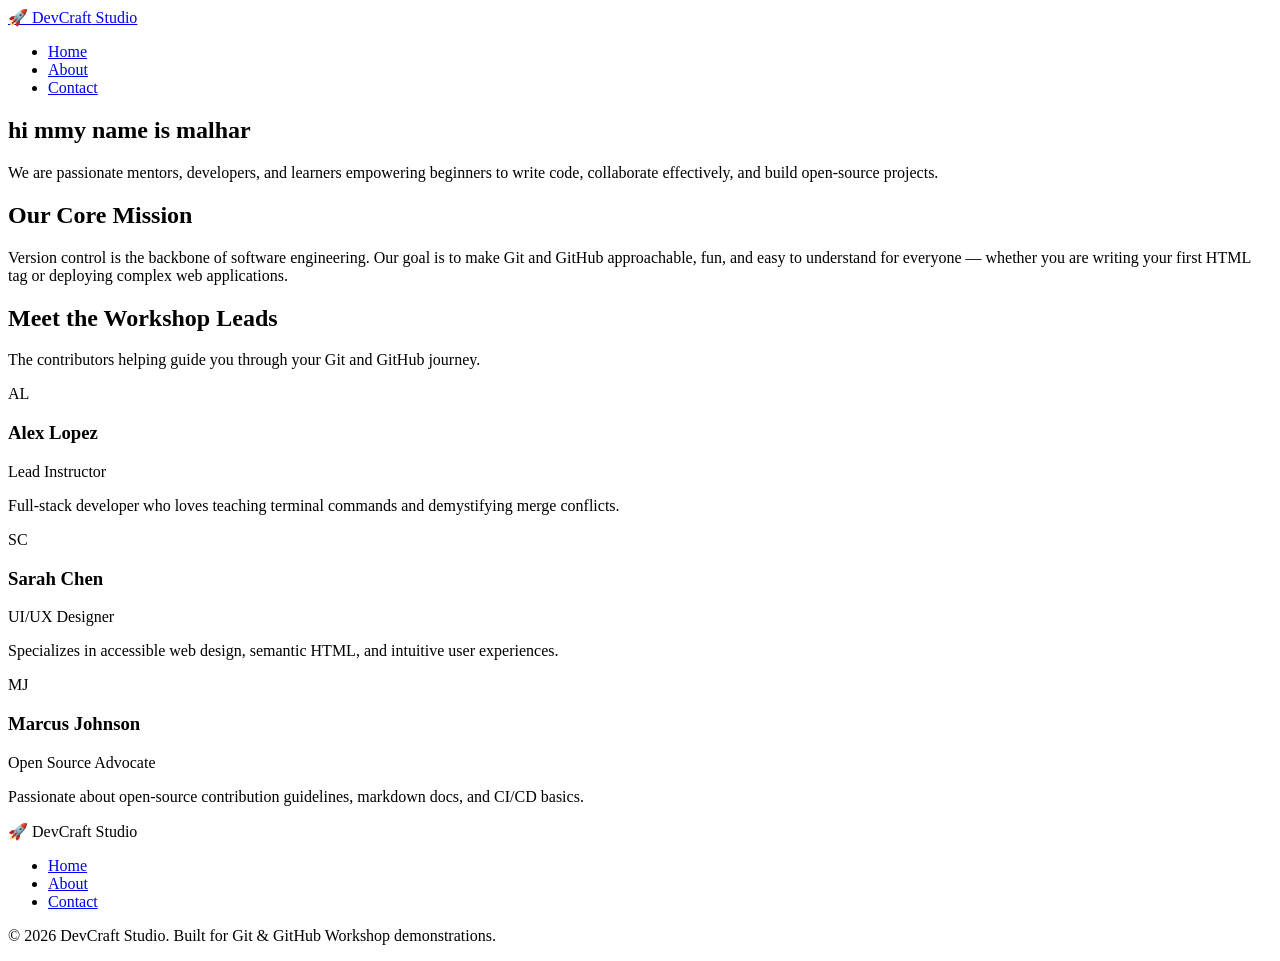
==== about.html @ 02ba2550 "abcd" ====
<!DOCTYPE html>
<html lang="en">

<head>
  <meta charset="UTF-8">
  <meta name="viewport" content="width=device-width, initial-scale=1.0">
  <meta name="description" content="Learn about our team and mission at DevCraft Studio.">
  <title>DevCraft Studio | About Us</title>
  <link rel="stylesheet" href="style.css">
</head>

<body>

  <!-- Header & Navigation -->
  <header class="site-header">
    <div class="container navbar">
      <a href="index.html" class="logo">🚀 <span>DevCraft</span> Studio</a>

      <nav aria-label="Main Navigation">
        <ul class="nav-links">
          <li><a href="index.html">Home</a></li>
          <li><a href="about.html" class="active">About</a></li>
          <li><a href="contact.html">Contact</a></li>
        </ul>
      </nav>
    </div>
  </header>

  <!-- Page Introduction -->
  <main>
    <section class="page-intro">
      <div class="container">
        <h1>hi mmy name is malhar </h1>
        <p>
          We are passionate mentors, developers, and learners empowering beginners to write code,
          collaborate effectively, and build open-source projects.
        </p>
      </div>
    </section>

    <!-- Mission & Team Section -->
    <section class="section">
      <div class="container">
        <article class="mission-box">
          <h2>Our Core Mission</h2>
          <p>
            Version control is the backbone of software engineering. Our goal is to make Git and GitHub
            approachable, fun, and easy to understand for everyone — whether you are writing your first
            HTML tag or deploying complex web applications.
          </p>
        </article>

        <div class="section-header">
          <h2>Meet the Workshop Leads</h2>
          <p>The contributors helping guide you through your Git and GitHub journey.</p>
        </div>

        <div class="grid-3">
          <article class="team-card">
            <div class="avatar-badge">AL</div>
            <h3>Alex Lopez</h3>
            <p class="team-role">Lead Instructor</p>
            <p>Full-stack developer who loves teaching terminal commands and demystifying merge conflicts.</p>
          </article>

          <article class="team-card">
            <div class="avatar-badge">SC</div>
            <h3>Sarah Chen</h3>
            <p class="team-role">UI/UX Designer</p>
            <p>Specializes in accessible web design, semantic HTML, and intuitive user experiences.</p>
          </article>

          <article class="team-card">
            <div class="avatar-badge">MJ</div>
            <h3>Marcus Johnson</h3>
            <p class="team-role">Open Source Advocate</p>
            <p>Passionate about open-source contribution guidelines, markdown docs, and CI/CD basics.</p>
          </article>
        </div>
      </div>
    </section>
  </main>

  <!-- Footer -->
  <footer class="site-footer">
    <div class="container">
      <div class="footer-content">
        <div class="footer-brand">🚀 DevCraft Studio</div>
        <ul class="footer-links">
          <li><a href="index.html">Home</a></li>
          <li><a href="about.html">About</a></li>
          <li><a href="contact.html">Contact</a></li>
        </ul>
      </div>
      <p class="footer-note">
        &copy; 2026 DevCraft Studio. Built for Git & GitHub Workshop demonstrations.
      </p>
    </div>
  </footer>

</body>

</html>
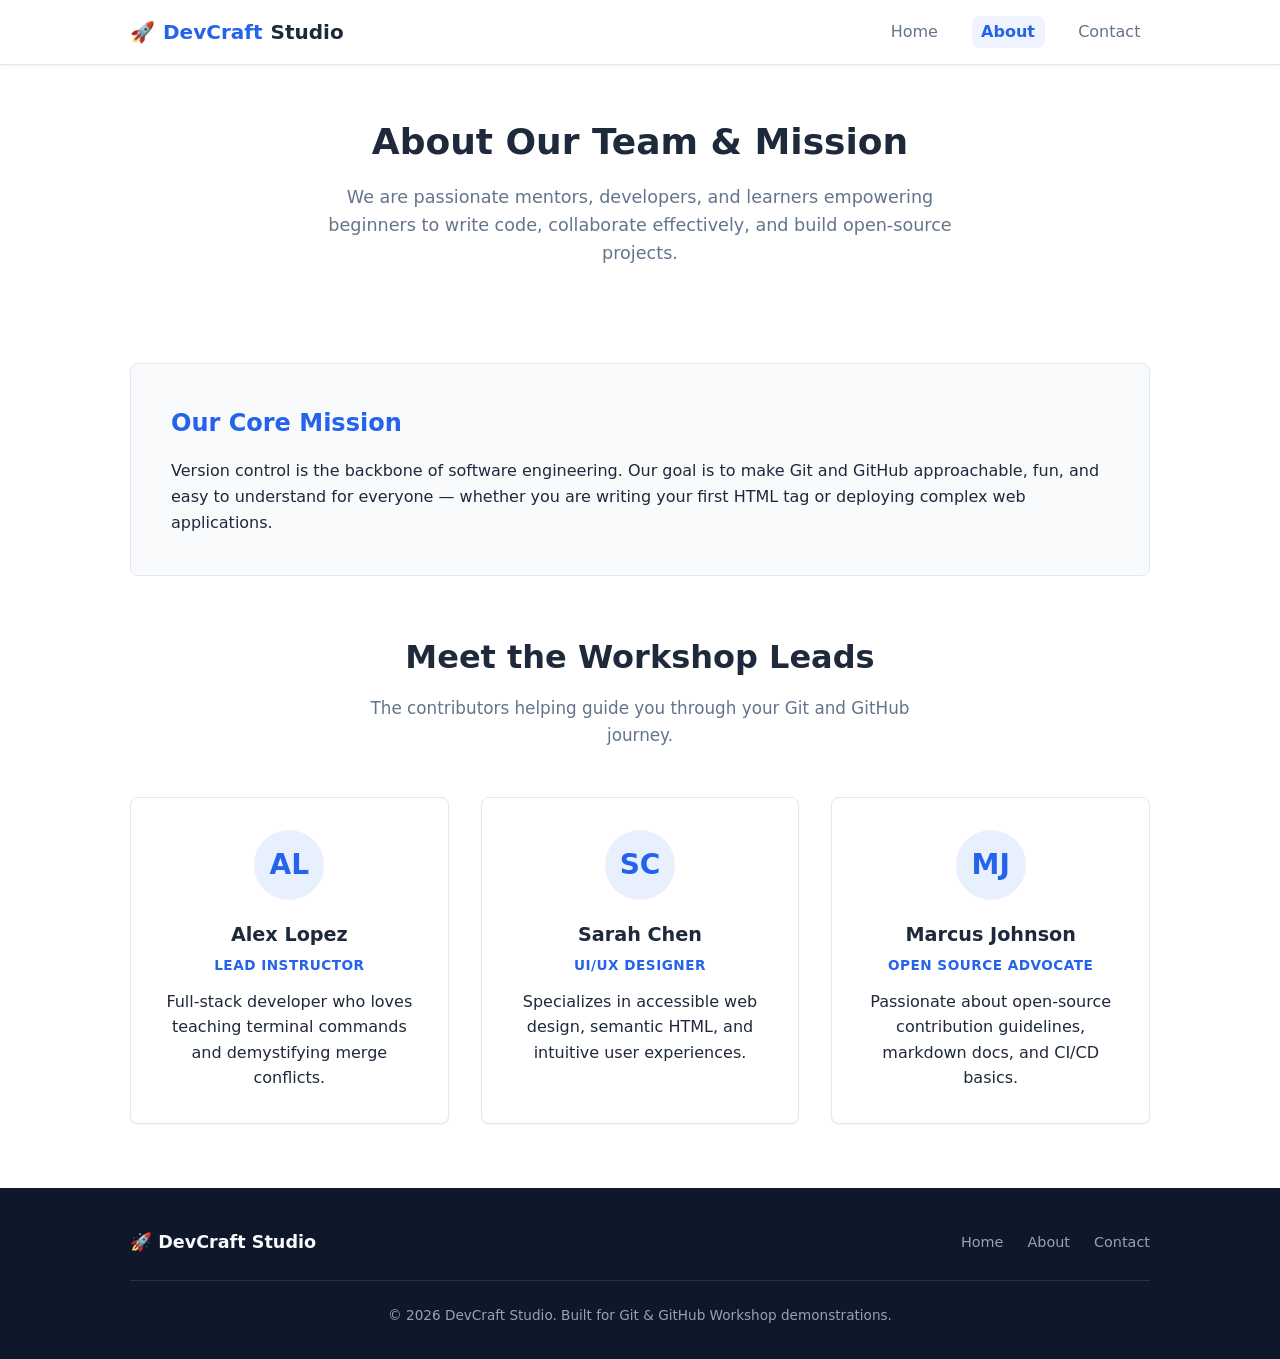
==== commit 6cbb779e: "feat: initial commit - starter workshop website" ====
--- a/about.html
+++ b/about.html
@@ -30,7 +30,7 @@
   <main>
     <section class="page-intro">
       <div class="container">
-        <h1>hi mmy name is malhar </h1>
+        <h1>About Our Team & Mission</h1>
         <p>
           We are passionate mentors, developers, and learners empowering beginners to write code,
           collaborate effectively, and build open-source projects.
--- a/style.css
+++ b/style.css
@@ -0,0 +1,493 @@
+/* ==========================================================================
+   Main Stylesheet
+   ========================================================================== */
+
+/* 1. Theme Variables */
+:root {
+  --primary-color: #2563eb;
+  --primary-hover: #1d4ed8;
+  --secondary-color: #0ea5e9;
+  --text-color: #1e293b;
+  --text-muted: #64748b;
+  --bg-color: #ffffff;
+  --bg-alt: #f8fafc;
+  --card-bg: #ffffff;
+  --border-color: #e2e8f0;
+  --footer-bg: #0f172a;
+  --footer-text: #94a3b8;
+  --footer-text-light: #f8fafc;
+  --font-family: 'Segoe UI', system-ui, -apple-system, Roboto, Helvetica, Arial, sans-serif;
+  --container-max-width: 1020px;
+  --radius: 8px;
+  --transition: all 0.2s ease-in-out;
+  --shadow-sm: 0 1px 2px 0 rgba(0, 0, 0, 0.05);
+  --shadow-md: 0 4px 6px -1px rgba(0, 0, 0, 0.08), 0 2px 4px -2px rgba(0, 0, 0, 0.04);
+}
+
+/* --------------------------------------------------------------------------
+   2. RESET & GLOBAL STYLES
+   -------------------------------------------------------------------------- */
+* {
+  margin: 0;
+  padding: 0;
+  box-sizing: border-box;
+}
+
+body {
+  font-family: var(--font-family);
+  color: var(--text-color);
+  background-color: var(--bg-color);
+  line-height: 1.6;
+  min-height: 100vh;
+  display: flex;
+  flex-direction: column;
+}
+
+a {
+  color: var(--primary-color);
+  text-decoration: none;
+  transition: var(--transition);
+}
+
+a:hover {
+  color: var(--primary-hover);
+}
+
+.container {
+  width: 90%;
+  max-width: var(--container-max-width);
+  margin: 0 auto;
+}
+
+/* --------------------------------------------------------------------------
+   3. HEADER & NAVIGATION
+   -------------------------------------------------------------------------- */
+.site-header {
+  background-color: var(--bg-color);
+  border-bottom: 1px solid var(--border-color);
+  position: sticky;
+  top: 0;
+  z-index: 100;
+  box-shadow: var(--shadow-sm);
+}
+
+.navbar {
+  display: flex;
+  justify-content: space-between;
+  align-items: center;
+  padding: 1rem 0;
+}
+
+.logo {
+  font-size: 1.25rem;
+  font-weight: 700;
+  color: var(--text-color);
+  display: flex;
+  align-items: center;
+  gap: 0.5rem;
+}
+
+.logo span {
+  color: var(--primary-color);
+}
+
+.nav-links {
+  list-style: none;
+  display: flex;
+  gap: 1.5rem;
+  align-items: center;
+}
+
+.nav-links a {
+  font-weight: 500;
+  color: var(--text-muted);
+  padding: 0.4rem 0.6rem;
+  border-radius: var(--radius);
+  transition: var(--transition);
+}
+
+.nav-links a:hover {
+  color: var(--primary-color);
+  background-color: var(--bg-alt);
+}
+
+/* Active navigation state for the current page */
+.nav-links a.active {
+  color: var(--primary-color);
+  font-weight: 600;
+  background-color: rgba(37, 99, 235, 0.08);
+}
+
+/* --------------------------------------------------------------------------
+   4. BUTTONS
+   -------------------------------------------------------------------------- */
+.btn {
+  display: inline-block;
+  font-weight: 600;
+  padding: 0.75rem 1.5rem;
+  border-radius: var(--radius);
+  cursor: pointer;
+  border: none;
+  text-align: center;
+  font-size: 1rem;
+  transition: var(--transition);
+}
+
+.btn-primary {
+  background-color: var(--primary-color);
+  color: #ffffff;
+}
+
+.btn-primary:hover {
+  background-color: var(--primary-hover);
+  color: #ffffff;
+  transform: translateY(-1px);
+}
+
+.btn-secondary {
+  background-color: transparent;
+  color: var(--primary-color);
+  border: 2px solid var(--primary-color);
+}
+
+.btn-secondary:hover {
+  background-color: var(--primary-color);
+  color: #ffffff;
+}
+
+/* --------------------------------------------------------------------------
+   5. HERO SECTION (HOME PAGE)
+   -------------------------------------------------------------------------- */
+.hero {
+  background: linear-gradient(180deg, var(--bg-alt) 0%, var(--bg-color) 100%);
+  padding: 4.5rem 0 3.5rem;
+  text-align: center;
+  border-bottom: 1px solid var(--border-color);
+}
+
+.hero-content {
+  max-width: 700px;
+  margin: 0 auto;
+}
+
+.hero-tag {
+  display: inline-block;
+  background-color: rgba(37, 99, 235, 0.1);
+  color: var(--primary-color);
+  font-weight: 600;
+  font-size: 0.85rem;
+  padding: 0.3rem 0.8rem;
+  border-radius: 999px;
+  margin-bottom: 1rem;
+  text-transform: uppercase;
+  letter-spacing: 0.5px;
+}
+
+.hero h1 {
+  font-size: 2.5rem;
+  line-height: 1.2;
+  margin-bottom: 1.25rem;
+  color: var(--text-color);
+}
+
+.hero p {
+  font-size: 1.15rem;
+  color: var(--text-muted);
+  margin-bottom: 2rem;
+}
+
+.hero-actions {
+  display: flex;
+  justify-content: center;
+  gap: 1rem;
+  flex-wrap: wrap;
+}
+
+/* --------------------------------------------------------------------------
+   6. SECTIONS & GRIDS
+   -------------------------------------------------------------------------- */
+.section {
+  padding: 4rem 0;
+}
+
+.section-alt {
+  background-color: var(--bg-alt);
+}
+
+.section-header {
+  text-align: center;
+  margin-bottom: 3rem;
+  max-width: 600px;
+  margin-left: auto;
+  margin-right: auto;
+}
+
+.section-header h2 {
+  font-size: 2rem;
+  margin-bottom: 0.75rem;
+  color: var(--text-color);
+}
+
+.section-header p {
+  color: var(--text-muted);
+  font-size: 1.05rem;
+}
+
+/* Three-column card grid */
+.grid-3 {
+  display: grid;
+  grid-template-columns: repeat(auto-fit, minmax(280px, 1fr));
+  gap: 2rem;
+}
+
+/* Card components */
+.card {
+  background-color: var(--card-bg);
+  border: 1px solid var(--border-color);
+  border-radius: var(--radius);
+  padding: 2rem;
+  box-shadow: var(--shadow-sm);
+  transition: var(--transition);
+}
+
+.card:hover {
+  transform: translateY(-4px);
+  box-shadow: var(--shadow-md);
+  border-color: rgba(37, 99, 235, 0.3);
+}
+
+.card-icon {
+  font-size: 2.2rem;
+  margin-bottom: 1rem;
+}
+
+.card h3 {
+  font-size: 1.25rem;
+  margin-bottom: 0.5rem;
+  color: var(--text-color);
+}
+
+.card p {
+  color: var(--text-muted);
+  font-size: 0.95rem;
+}
+
+/* --------------------------------------------------------------------------
+   7. ABOUT PAGE STYLES
+   -------------------------------------------------------------------------- */
+.page-intro {
+  padding: 3rem 0 2rem;
+  text-align: center;
+}
+
+.page-intro h1 {
+  font-size: 2.25rem;
+  margin-bottom: 0.75rem;
+}
+
+.page-intro p {
+  font-size: 1.1rem;
+  color: var(--text-muted);
+  max-width: 650px;
+  margin: 0 auto;
+}
+
+.mission-box {
+  background-color: var(--bg-alt);
+  border: 1px solid var(--border-color);
+  border-radius: var(--radius);
+  padding: 2.5rem;
+  margin-bottom: 3.5rem;
+  display: flex;
+  flex-direction: column;
+  gap: 1rem;
+}
+
+.mission-box h2 {
+  font-size: 1.5rem;
+  color: var(--primary-color);
+}
+
+.team-card {
+  text-align: center;
+  background-color: var(--card-bg);
+  border: 1px solid var(--border-color);
+  border-radius: var(--radius);
+  padding: 2rem;
+  box-shadow: var(--shadow-sm);
+}
+
+.avatar-badge {
+  width: 70px;
+  height: 70px;
+  background-color: rgba(37, 99, 235, 0.1);
+  color: var(--primary-color);
+  border-radius: 50%;
+  display: flex;
+  align-items: center;
+  justify-content: center;
+  font-size: 1.75rem;
+  font-weight: 700;
+  margin: 0 auto 1.25rem;
+}
+
+.team-card h3 {
+  font-size: 1.2rem;
+  margin-bottom: 0.25rem;
+}
+
+.team-role {
+  color: var(--primary-color);
+  font-size: 0.85rem;
+  font-weight: 600;
+  text-transform: uppercase;
+  letter-spacing: 0.5px;
+  margin-bottom: 0.75rem;
+}
+
+/* --------------------------------------------------------------------------
+   8. CONTACT PAGE STYLES
+   -------------------------------------------------------------------------- */
+.contact-layout {
+  display: grid;
+  grid-template-columns: 1fr 1.5fr;
+  gap: 3rem;
+  margin-top: 1rem;
+}
+
+.contact-info {
+  display: flex;
+  flex-direction: column;
+  gap: 1.5rem;
+}
+
+.info-item {
+  background-color: var(--bg-alt);
+  border: 1px solid var(--border-color);
+  border-radius: var(--radius);
+  padding: 1.25rem;
+}
+
+.info-item h3 {
+  font-size: 1rem;
+  color: var(--primary-color);
+  margin-bottom: 0.25rem;
+}
+
+.info-item p {
+  color: var(--text-muted);
+  font-size: 0.95rem;
+}
+
+.contact-form-wrapper {
+  background-color: var(--card-bg);
+  border: 1px solid var(--border-color);
+  border-radius: var(--radius);
+  padding: 2.25rem;
+  box-shadow: var(--shadow-sm);
+}
+
+.form-group {
+  margin-bottom: 1.25rem;
+}
+
+.form-group label {
+  display: block;
+  font-size: 0.9rem;
+  font-weight: 600;
+  margin-bottom: 0.5rem;
+  color: var(--text-color);
+}
+
+.form-control {
+  width: 100%;
+  padding: 0.75rem;
+  border: 1px solid var(--border-color);
+  border-radius: var(--radius);
+  font-family: inherit;
+  font-size: 0.95rem;
+  color: var(--text-color);
+  background-color: #ffffff;
+  transition: var(--transition);
+}
+
+.form-control:focus {
+  outline: none;
+  border-color: var(--primary-color);
+  box-shadow: 0 0 0 3px rgba(37, 99, 235, 0.15);
+}
+
+textarea.form-control {
+  resize: vertical;
+}
+
+/* --------------------------------------------------------------------------
+   9. FOOTER
+   -------------------------------------------------------------------------- */
+.site-footer {
+  margin-top: auto;
+  background-color: var(--footer-bg);
+  color: var(--footer-text);
+  padding: 2.5rem 0 2rem;
+  font-size: 0.9rem;
+}
+
+.footer-content {
+  display: flex;
+  justify-content: space-between;
+  align-items: center;
+  flex-wrap: wrap;
+  gap: 1.5rem;
+  border-bottom: 1px solid rgba(255, 255, 255, 0.1);
+  padding-bottom: 1.5rem;
+  margin-bottom: 1.5rem;
+}
+
+.footer-brand {
+  font-weight: 700;
+  color: var(--footer-text-light);
+  font-size: 1.1rem;
+}
+
+.footer-links {
+  list-style: none;
+  display: flex;
+  gap: 1.5rem;
+}
+
+.footer-links a {
+  color: var(--footer-text);
+}
+
+.footer-links a:hover {
+  color: var(--footer-text-light);
+}
+
+.footer-note {
+  text-align: center;
+  font-size: 0.85rem;
+}
+
+/* --------------------------------------------------------------------------
+   10. RESPONSIVE DESIGN (MOBILE ADAPTATION)
+   -------------------------------------------------------------------------- */
+@media (max-width: 768px) {
+  .hero h1 {
+    font-size: 2rem;
+  }
+
+  .navbar {
+    flex-direction: column;
+    gap: 1rem;
+  }
+
+  .contact-layout {
+    grid-template-columns: 1fr;
+    gap: 2rem;
+  }
+
+  .footer-content {
+    flex-direction: column;
+    text-align: center;
+  }
+}
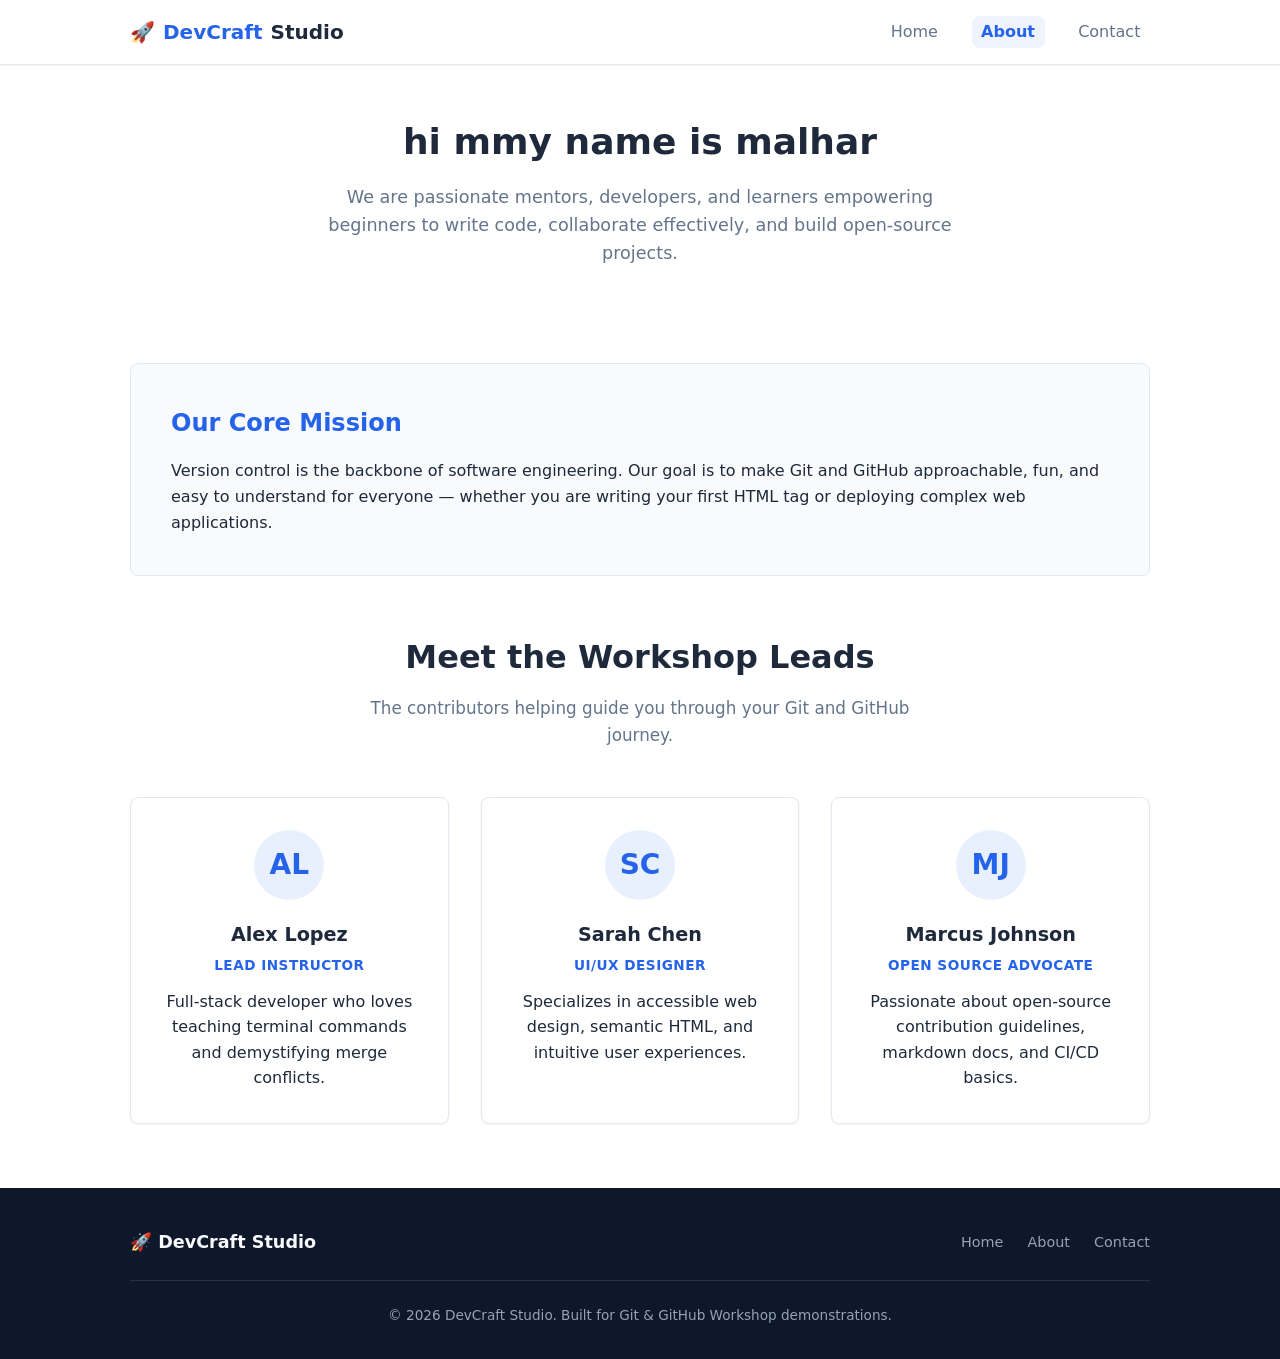
==== commit 7de54358: "Merge pull request #1 from Mr-Developer068/main abcd" ====
--- a/about.html
+++ b/about.html
@@ -30,7 +30,7 @@
   <main>
     <section class="page-intro">
       <div class="container">
-        <h1>About Our Team & Mission</h1>
+        <h1>hi mmy name is malhar </h1>
         <p>
           We are passionate mentors, developers, and learners empowering beginners to write code,
           collaborate effectively, and build open-source projects.
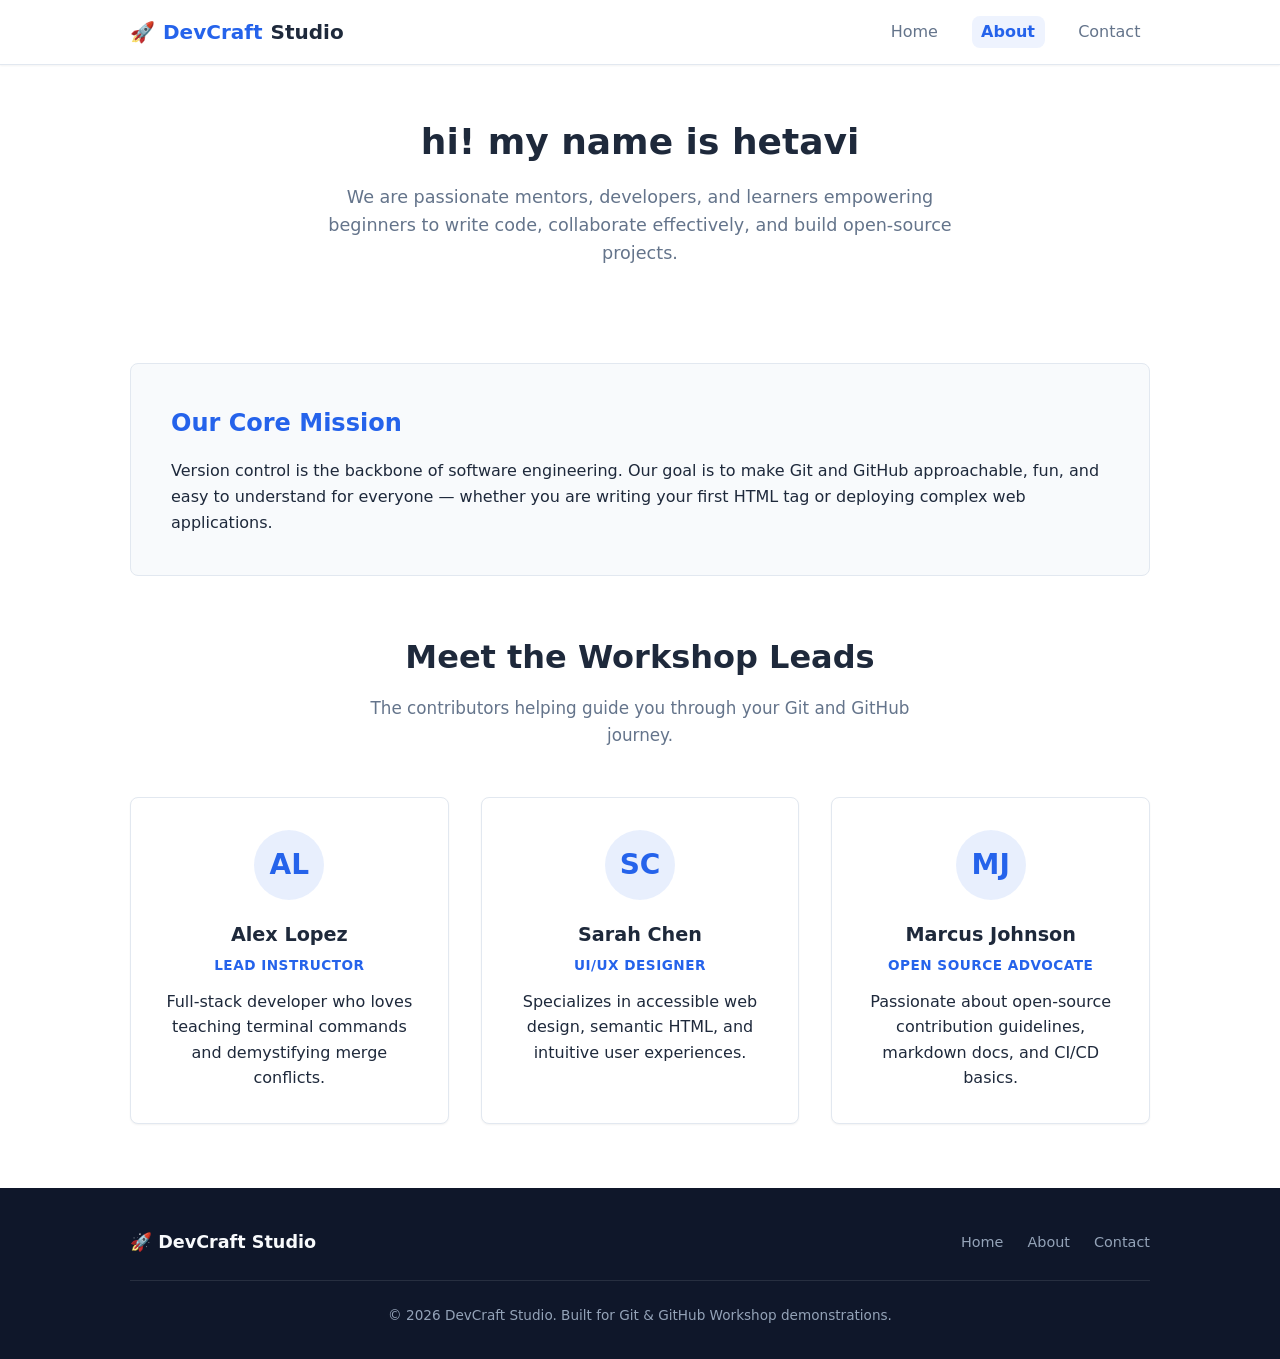
==== commit 3ffe552c: "changes in name" ====
--- a/about.html
+++ b/about.html
@@ -30,7 +30,7 @@
   <main>
     <section class="page-intro">
       <div class="container">
-        <h1>hi mmy name is malhar </h1>
+        <h1>hi! my name is hetavi </h1>
         <p>
           We are passionate mentors, developers, and learners empowering beginners to write code,
           collaborate effectively, and build open-source projects.
